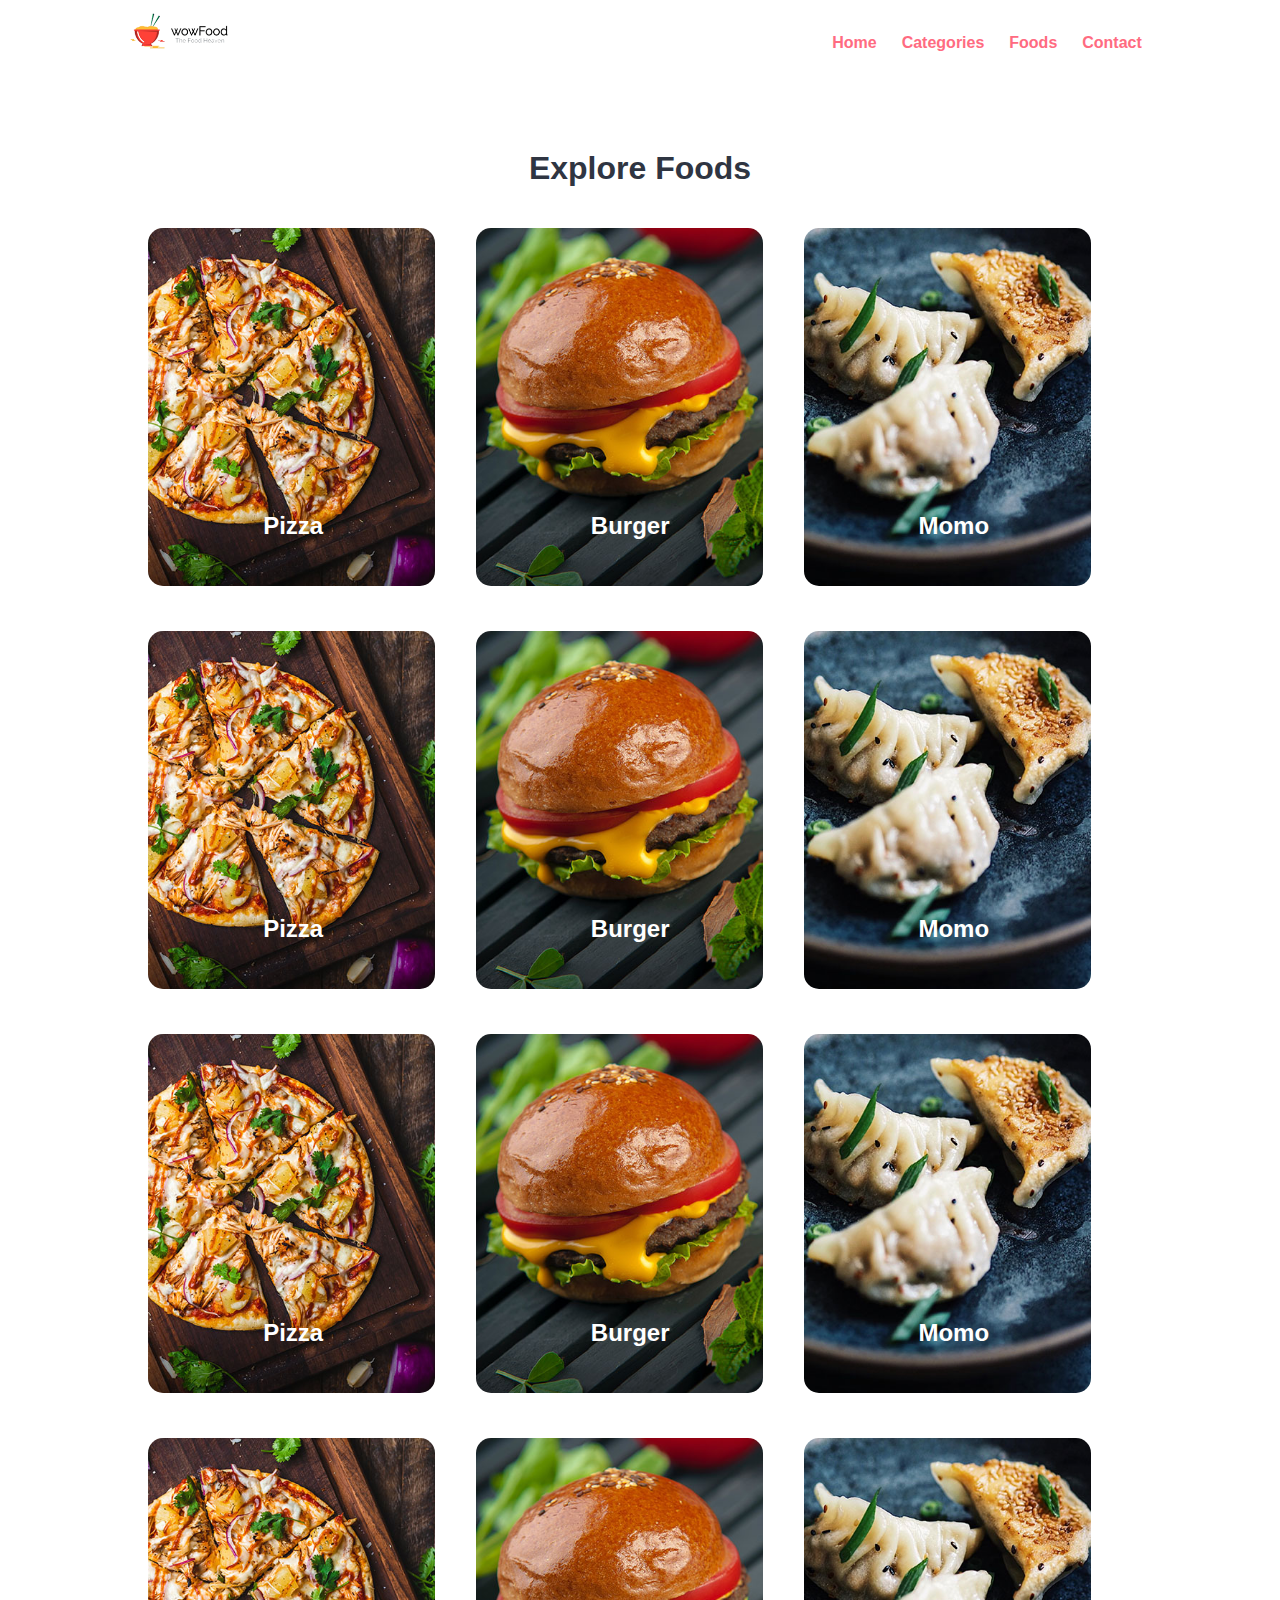
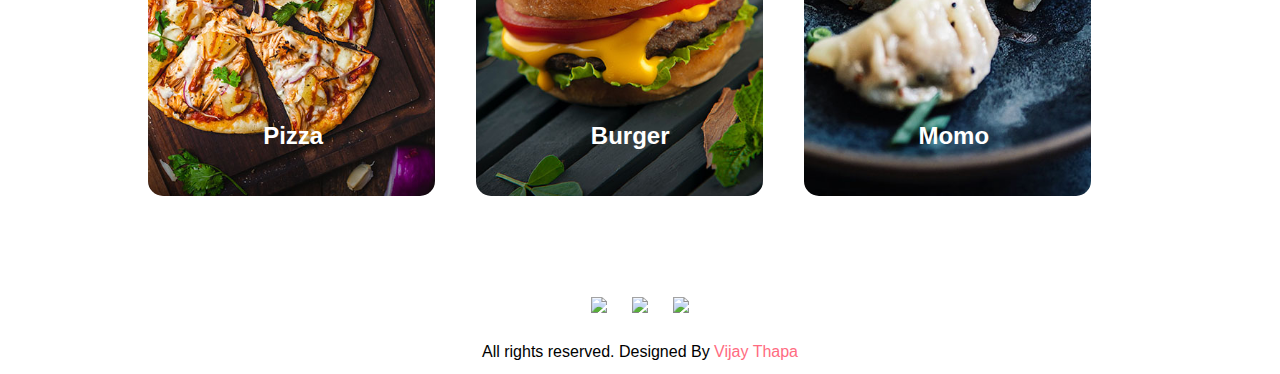
==== categories.html @ 93fcf7a5 "initial" ====
<!DOCTYPE html>
<html lang="en">
<head>
    <meta charset="UTF-8">
    <!-- Important to make website responsive -->
    <meta name="viewport" content="width=device-width, initial-scale=1.0">
    <title>Restaurant Website</title>

    <!-- Link our CSS file -->
    <link rel="stylesheet" href="css/style.css">
</head>

<body>
    <!-- Navbar Section Starts Here -->
    <section class="navbar">
        <div class="container">
            <div class="logo">
                <a href="#" title="Logo">
                    <img src="images/logo.png" alt="Restaurant Logo" class="img-responsive">
                </a>
            </div>

            <div class="menu text-right">
                <ul>
                    <li>
                        <a href="index.html">Home</a>
                    </li>
                    <li>
                        <a href="categories.html">Categories</a>
                    </li>
                    <li>
                        <a href="foods.html">Foods</a>
                    </li>
                    <li>
                        <a href="#">Contact</a>
                    </li>
                </ul>
            </div>

            <div class="clearfix"></div>
        </div>
    </section>
    <!-- Navbar Section Ends Here -->



    <!-- CAtegories Section Starts Here -->
    <section class="categories">
        <div class="container">
            <h2 class="text-center">Explore Foods</h2>

            <a href="category-foods.html">
            <div class="box-3 float-container">
                <img src="images/pizza.jpg" alt="Pizza" class="img-responsive img-curve">

                <h3 class="float-text text-white">Pizza</h3>
            </div>
            </a>

            <a href="#">
            <div class="box-3 float-container">
                <img src="images/burger.jpg" alt="Burger" class="img-responsive img-curve">

                <h3 class="float-text text-white">Burger</h3>
            </div>
            </a>

            <a href="#">
            <div class="box-3 float-container">
                <img src="images/momo.jpg" alt="Momo" class="img-responsive img-curve">

                <h3 class="float-text text-white">Momo</h3>
            </div>
            </a>

            <a href="#">
            <div class="box-3 float-container">
                <img src="images/pizza.jpg" alt="Pizza" class="img-responsive img-curve">

                <h3 class="float-text text-white">Pizza</h3>
            </div>
            </a>

            <a href="#">
            <div class="box-3 float-container">
                <img src="images/burger.jpg" alt="Burger" class="img-responsive img-curve">

                <h3 class="float-text text-white">Burger</h3>
            </div>
            </a>

            <a href="#">
            <div class="box-3 float-container">
                <img src="images/momo.jpg" alt="Momo" class="img-responsive img-curve">

                <h3 class="float-text text-white">Momo</h3>
            </div>
            </a>
            <a href="#">
            <div class="box-3 float-container">
                <img src="images/pizza.jpg" alt="Pizza" class="img-responsive img-curve">

                <h3 class="float-text text-white">Pizza</h3>
            </div>
            </a>

            <a href="#">
            <div class="box-3 float-container">
                <img src="images/burger.jpg" alt="Burger" class="img-responsive img-curve">

                <h3 class="float-text text-white">Burger</h3>
            </div>
            </a>

            <a href="#">
            <div class="box-3 float-container">
                <img src="images/momo.jpg" alt="Momo" class="img-responsive img-curve">

                <h3 class="float-text text-white">Momo</h3>
            </div>
            </a>

            <a href="#">
            <div class="box-3 float-container">
                <img src="images/pizza.jpg" alt="Pizza" class="img-responsive img-curve">

                <h3 class="float-text text-white">Pizza</h3>
            </div>
            </a>

            <a href="#">
            <div class="box-3 float-container">
                <img src="images/burger.jpg" alt="Burger" class="img-responsive img-curve">

                <h3 class="float-text text-white">Burger</h3>
            </div>
            </a>

            <a href="#">
            <div class="box-3 float-container">
                <img src="images/momo.jpg" alt="Momo" class="img-responsive img-curve">

                <h3 class="float-text text-white">Momo</h3>
            </div>
            </a>

            

            <div class="clearfix"></div>
        </div>
    </section>
    <!-- Categories Section Ends Here -->


    <!-- social Section Starts Here -->
    <section class="social">
        <div class="container text-center">
            <ul>
                <li>
                    <a href="#"><img src="https://img.icons8.com/fluent/50/000000/facebook-new.png"/></a>
                </li>
                <li>
                    <a href="#"><img src="https://img.icons8.com/fluent/48/000000/instagram-new.png"/></a>
                </li>
                <li>
                    <a href="#"><img src="https://img.icons8.com/fluent/48/000000/twitter.png"/></a>
                </li>
            </ul>
        </div>
    </section>
    <!-- social Section Ends Here -->

    <!-- footer Section Starts Here -->
    <section class="footer">
        <div class="container text-center">
            <p>All rights reserved. Designed By <a href="#">Vijay Thapa</a></p>
        </div>
    </section>
    <!-- footer Section Ends Here -->

</body>
</html>
---- css/style.css ----
/* 
    Author: Vijay Thapa;
    Theme: Restaurant Food Order;
    version: 1.0;
*/

/* CSS for All */
*{
    margin: 0 0;
    padding: 0 0;
    font-family: Arial, Helvetica, sans-serif;
}
.container{
    width: 80%;
    margin: 0 auto;
    padding: 1%;
}
.img-responsive{
    width: 100%;
}
.img-curve{
    border-radius: 15px;
}

.text-right{
    text-align: right;
}
.text-center{
    text-align: center;
}
.text-left{
    text-align: left;
}
.text-white{
    color: white;
}

.clearfix{
    clear: both;
    float: none;
}

a{
    color: #ff6b81;
    text-decoration: none;
}
a:hover{
    color: #ff4757;
}

.btn{
    padding: 1%;
    border: none;
    font-size: 1rem;
    border-radius: 5px;
}
.btn-primary{
    background-color: #ff6b81;
    color: white;
    cursor: pointer;
}
.btn-primary:hover{
    color: white;
    background-color: #ff4757;
}
h2{
    color: #2f3542;
    font-size: 2rem;
    margin-bottom: 2%;
}
h3{
    font-size: 1.5rem;
}
.float-container{
    position: relative;
}
.float-text{
    position: absolute;
    bottom: 50px;
    left: 40%;
}
fieldset{
    border: 1px solid white;
    margin: 5%;
    padding: 3%;
    border-radius: 5px;
}


/* CSSS for navbar section */

.logo{
    width: 10%;
    float: left;
}
.menu{
    line-height: 60px;
}
.menu ul{
    list-style-type: none;
}

.menu ul li{
    display: inline;
    padding: 1%;
    font-weight: bold;
}


/* CSS for Food SEarch Section */

.food-search{
    background-image: url(../images/bg.jpg);
    background-size: cover;
    background-repeat: no-repeat;
    background-position: center;
    padding: 7% 0;
}

.food-search input[type="search"]{
    width: 50%;
    padding: 1%;
    font-size: 1rem;
    border: none;
    border-radius: 5px;
}


/* CSS for Categories */
.categories{
    padding: 4% 0;
}

.box-3{
    width: 28%;
    float: left;
    margin: 2%;
}


/* CSS for Food Menu */
.food-menu{
    background-color: #ececec;
    padding: 4% 0;
}
.food-menu-box{
    width: 43%;
    margin: 1%;
    padding: 2%;
    float: left;
    background-color: white;
    border-radius: 15px;
}

.food-menu-img{
    width: 20%;
    float: left;
}

.food-menu-desc{
    width: 70%;
    float: left;
    margin-left: 8%;
}

.food-price{
    font-size: 1.2rem;
    margin: 2% 0;
}
.food-detail{
    font-size: 1rem;
    color: #747d8c;
}


/* CSS for Social */
.social ul{
    list-style-type: none;
}
.social ul li{
    display: inline;
    padding: 1%;
}

/* for Order Section */
.order{
    width: 50%;
    margin: 0 auto;
}
.input-responsive{
    width: 96%;
    padding: 1%;
    margin-bottom: 3%;
    border: none;
    border-radius: 5px;
    font-size: 1rem;
}
.order-label{
    margin-bottom: 1%; 
    font-weight: bold;
}



/* CSS for Mobile Size or Smaller Screen */

@media only screen and (max-width:768px){
    .logo{
        width: 80%;
        float: none;
        margin: 1% auto;
    }

    .menu ul{
        text-align: center;
    }

    .food-search input[type="search"]{
        width: 90%;
        padding: 2%;
        margin-bottom: 3%;
    }

    .btn{
        width: 91%;
        padding: 2%;
    }

    .food-search{
        padding: 10% 0;
    }

    .categories{
        padding: 20% 0;
    }
    h2{
        margin-bottom: 10%;
    }
    .box-3{
        width: 100%;
        margin: 4% auto;
    }

    .food-menu{
        padding: 20% 0;
    }

    .food-menu-box{
        width: 90%;
        padding: 5%;
        margin-bottom: 5%;
    }
    .social{
        padding: 5% 0;
    }
    .order{
        width: 100%;
    }
}
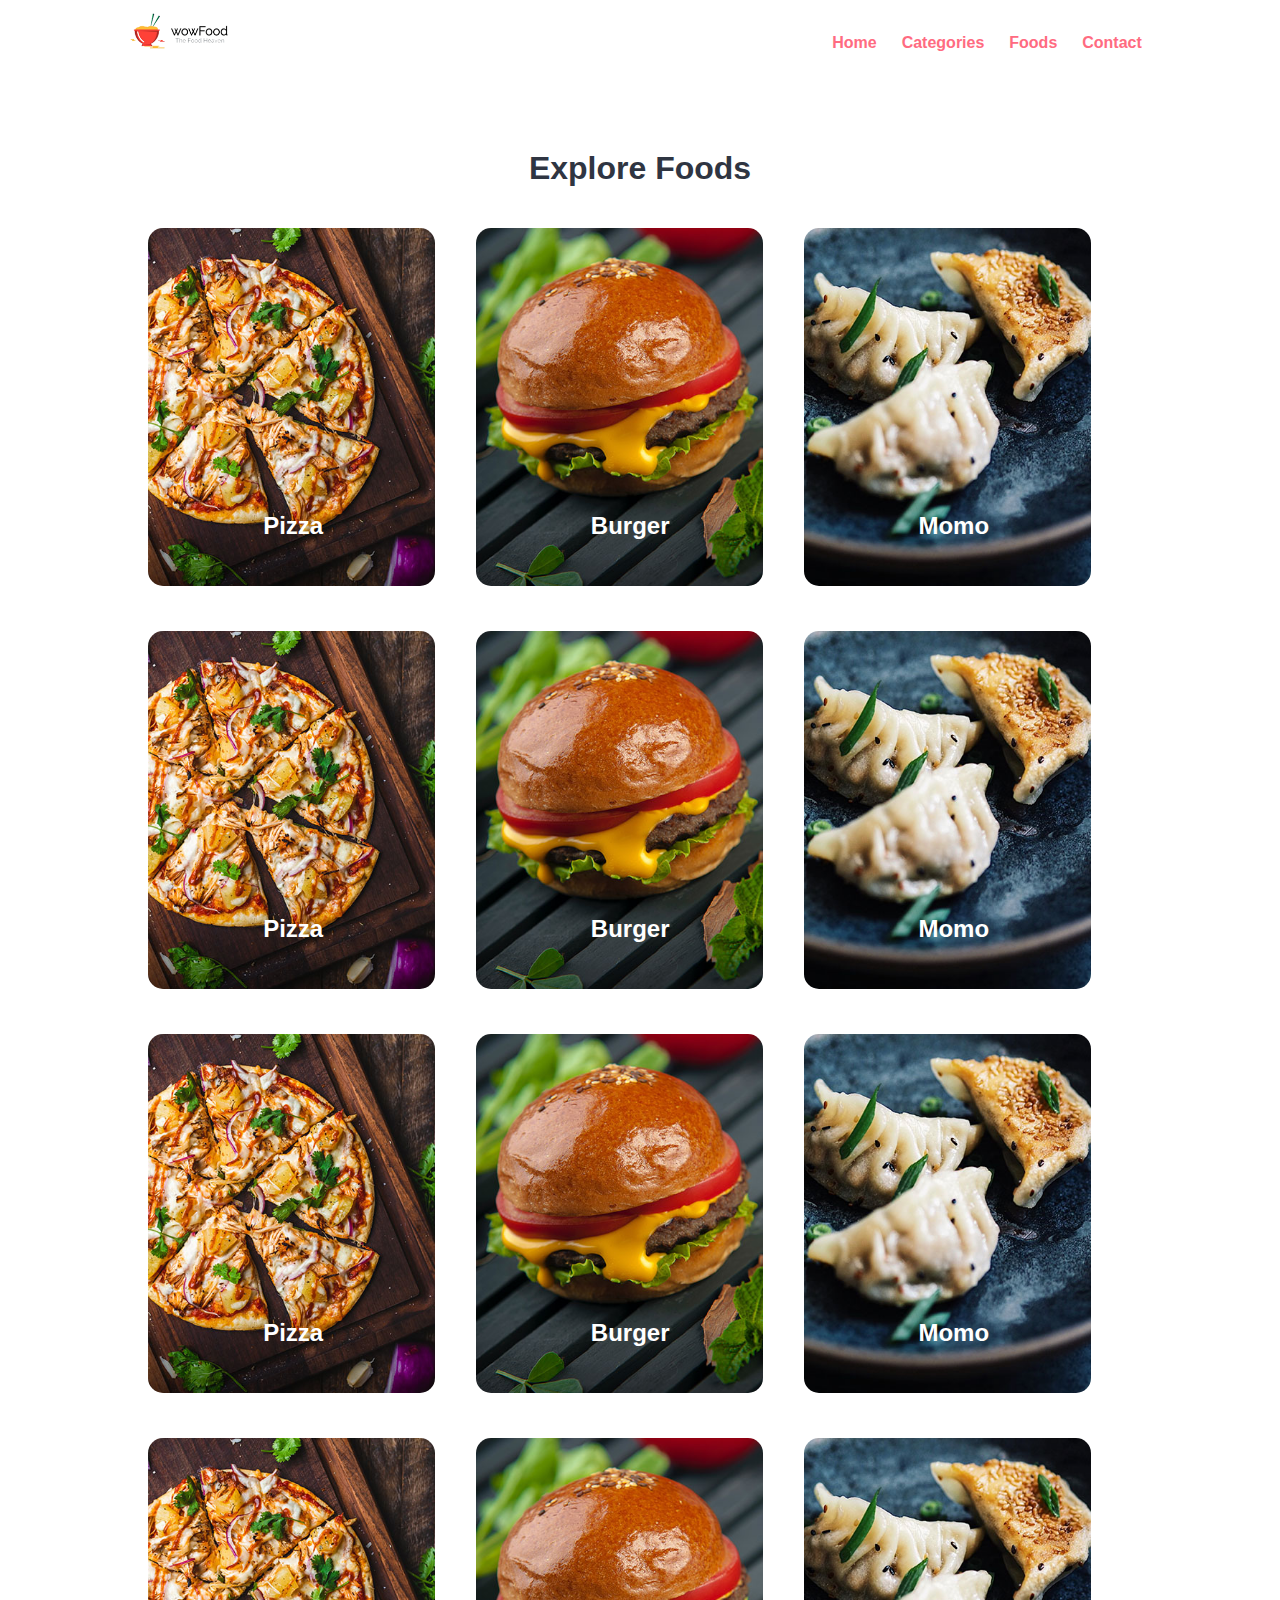
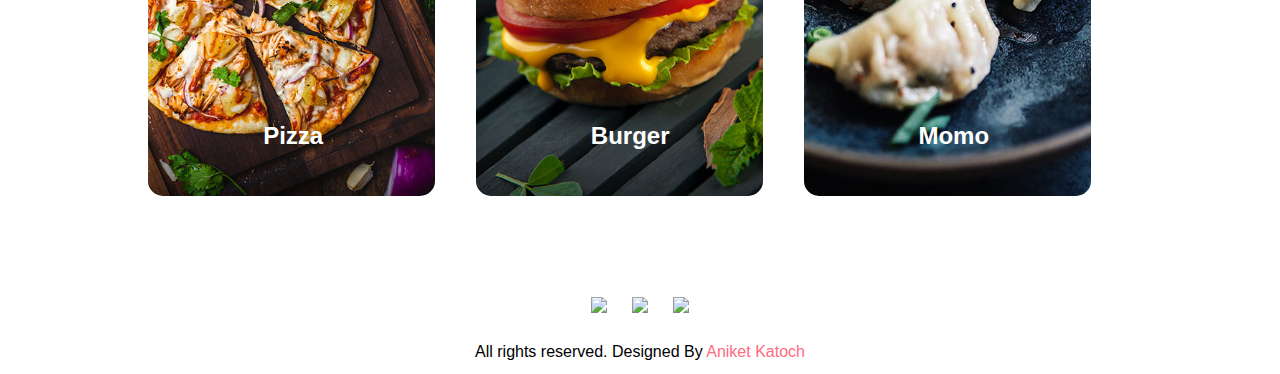
==== commit b1635c50: "Update categories.html" ====
--- a/categories.html
+++ b/categories.html
@@ -173,10 +173,10 @@
     <!-- footer Section Starts Here -->
     <section class="footer">
         <div class="container text-center">
-            <p>All rights reserved. Designed By <a href="#">Vijay Thapa</a></p>
+            <p>All rights reserved. Designed By <a href="#">Aniket Katoch</a></p>
         </div>
     </section>
     <!-- footer Section Ends Here -->
 
 </body>
-</html>+</html>
--- a/css/style.css
+++ b/css/style.css
@@ -1,5 +1,5 @@
 /* 
-    Author: Vijay Thapa;
+    Author: Aniket Katoch;
     Theme: Restaurant Food Order;
     version: 1.0;
 */
